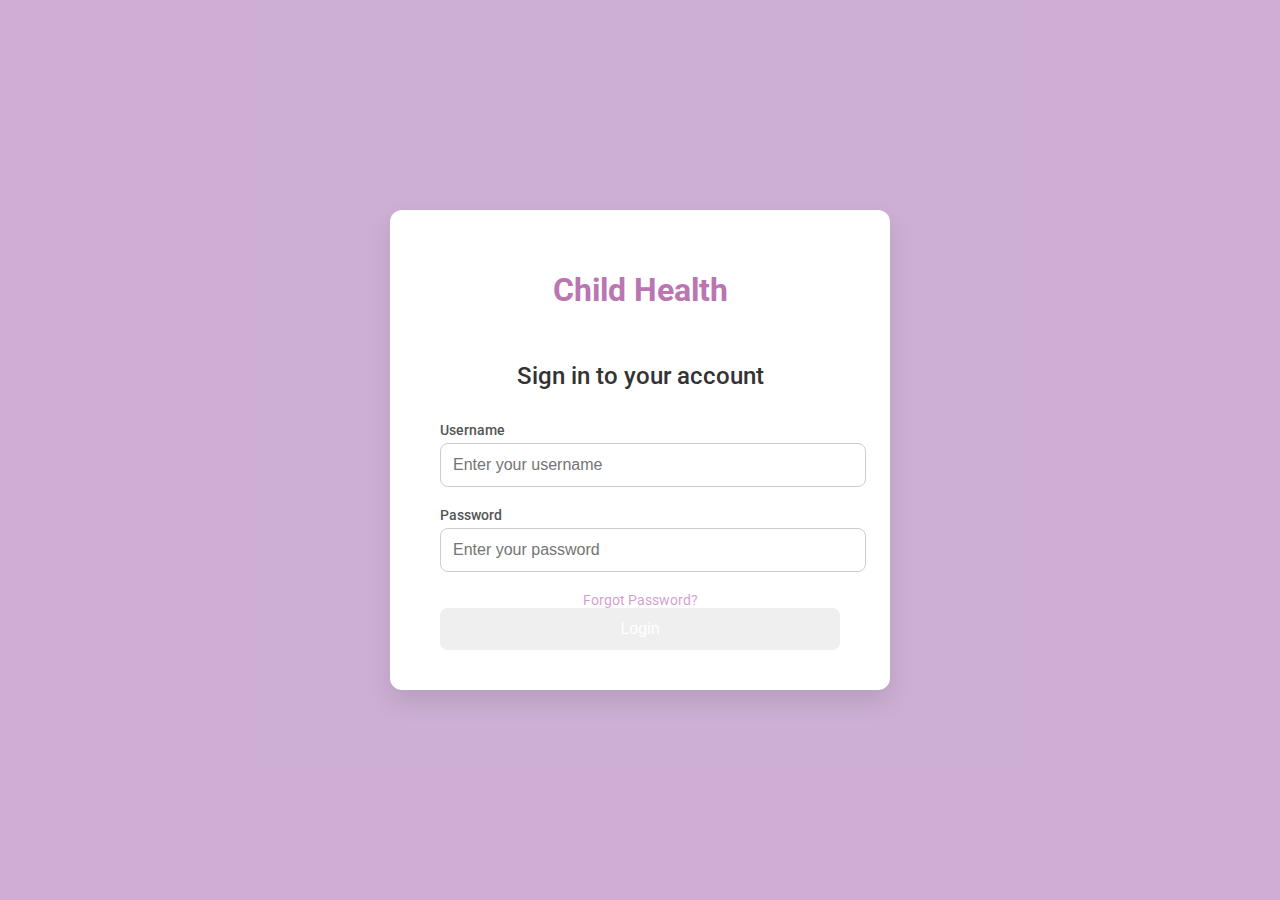
==== login.html @ f72f06b8 "Add files via upload" ====
<!DOCTYPE html>
<html lang="en">
<head>
    <meta charset="UTF-8">
    <meta name="viewport" content="width=device-width, initial-scale=1.0">
    <title>Child Health Login</title>
    <!-- Google Fonts for modern typography -->
    <link href="https://fonts.googleapis.com/css2?family=Roboto:wght@400;500&display=swap" rel="stylesheet">
    <style>
        /* General Body and Layout Styles */
        body {
            font-family: 'Roboto', sans-serif;
            margin: 0;
            padding: 0;
            height: 100vh; /* Full screen height */
            display: flex;
            justify-content: center;
            align-items: center;
            background: url('https://www.example.com/child-health-background.jpg') no-repeat center center fixed; 
            background-size: cover; /* Full-screen background */
            background-color: #e3f2fd; /* Fallback background color */
        }

        /* Overlay to dim the background */
        .login-background {
            position: absolute;
            top: 0;
            left: 0;
            width: 100%;
            height: 100%;
            background: rgba(156, 19, 115, 0.3); /* Slight dark overlay */
            z-index: -1; /* Placed behind the content */
        }

        /* Login Form Container */
        .login-container {
            background-color: white;
            padding: 40px 50px;
            box-shadow: 0 12px 24px rgba(0, 0, 0, 0.1);
            border-radius: 12px;
            width: 100%;
            max-width: 400px;
            text-align: center;
            display: flex;
            flex-direction: column;
            justify-content: space-between;
            height: 400px; /* Ensure login button is at the bottom */
        }

        /* Logo Section */
        .logo h1 {
            font-size: 32px;
            color: #ba76b0; /* Green color for branding */
            margin-bottom: 20px;
            font-weight: bold;
        }

        /* Login Title */
        .login-title {
            font-size: 24px;
            font-weight: 500;
            color: #333;
            margin-bottom: 20px;
        }

        /* Form Fields */
        .form-group {
            margin-bottom: 20px;
            text-align: left;
            font-size: 14px;
        }

        label {
            color: #555;
            font-weight: 500;
            margin-bottom: 5px;
            display: block;
        }

        input {
            width: 100%;
            padding: 12px;
            font-size: 16px;
            border-radius: 8px;
            border: 1px solid #ccc;
            outline: none;
            transition: border-color 0.3s ease;
        }

        input:focus {
            border-color: #bc5aaa;
            box-shadow: 0 0 8px rgba(196, 72, 159, 0.3);
        }

        /* Forgot Password Link */
        .forgot-password {
            margin-top: 10px;
            font-size: 14px;
        }

        .forgot-password a {
            color: #b054ad92;
            text-decoration: none;
            transition: text-decoration 0.3s ease;
        }

        .forgot-password a:hover {
            text-decoration: underline;
        }

        /* Login Button */
        button {
            width: 100%;
            padding: 12px;
            background-color: #a74393: ;
            border: none;
            color: white;
            font-size: 16px;
            cursor: pointer;
            border-radius: 8px;
            transition: background-color 0.3s ease;
        }

        button:hover {
            background-color: #a45297;
        }

        /* Error Message Styling */
        .error-message {
            background-color: #783f90;
            color: white;
            padding: 15px;
            border-radius: 8px;
            margin-top: 20px;
            display: none;
            font-size: 14px;
        }

        /* Responsive Design */
        @media (max-width: 480px) {
            .login-container {
                padding: 30px;
            }

            .logo h1 {
                font-size: 28px;
            }

            .login-title {
                font-size: 20px;
            }
        }
    </style>
</head>
<body>

    <!-- Background Overlay (for a slight darkening effect) -->
    <div class="login-background"></div>

    <div class="login-container">
        <!-- Logo Section -->
        <div class="logo">
            <h1>Child Health</h1>
        </div>

        <h2 class="login-title">Sign in to your account</h2>

        <!-- Login Form -->
        <form id="loginForm">
            <div class="form-group">
                <label for="username">Username</label>
                <input type="text" id="username" name="username" placeholder="Enter your username" required>
            </div>
            
            <div class="form-group">
                <label for="password">Password</label>
                <input type="password" id="password" name="password" placeholder="Enter your password" required>
            </div>

            <!-- Forgot Password Link -->
            <div class="forgot-password">
                <a href="#">Forgot Password?</a>
            </div>

            <!-- Submit Button -->
            <button type="submit" class="login-btn">Login</button>
        </form>

        <!-- Error Message (hidden by default) -->
        <div id="error-message" class="error-message" style="display: none;">
            <p>Invalid username or password. Please try again.</p>
        </div>
    </div>

    <script src="script.js"></script>
</body>
</html>
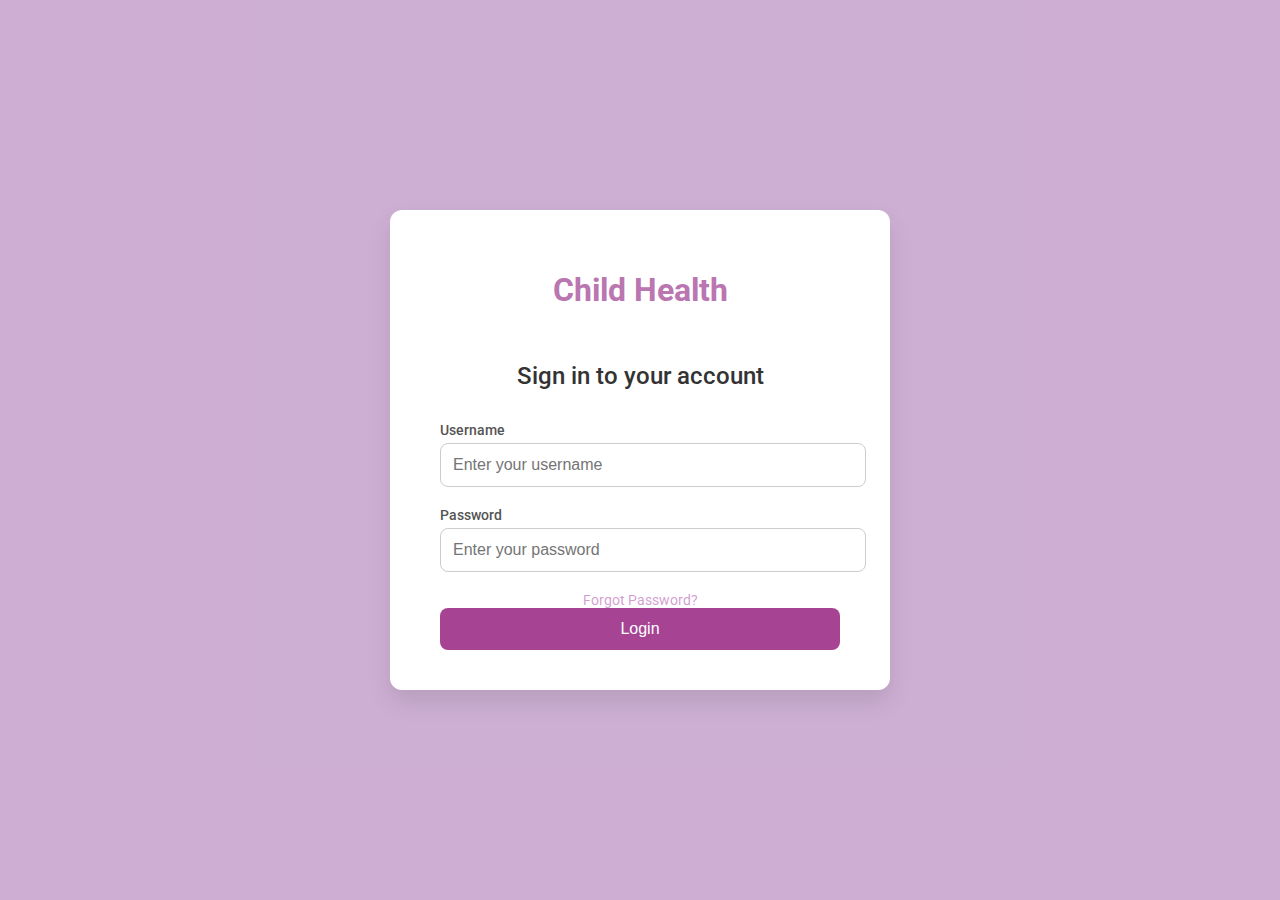
==== commit e390e356: "Update login.html" ====
--- a/login.html
+++ b/login.html
@@ -112,7 +112,7 @@
         button {
             width: 100%;
             padding: 12px;
-            background-color: #a74393: ;
+            background-color: #a74393 ;
             border: none;
             color: white;
             font-size: 16px;
@@ -194,4 +194,4 @@
 
     <script src="script.js"></script>
 </body>
-</html>+</html>
